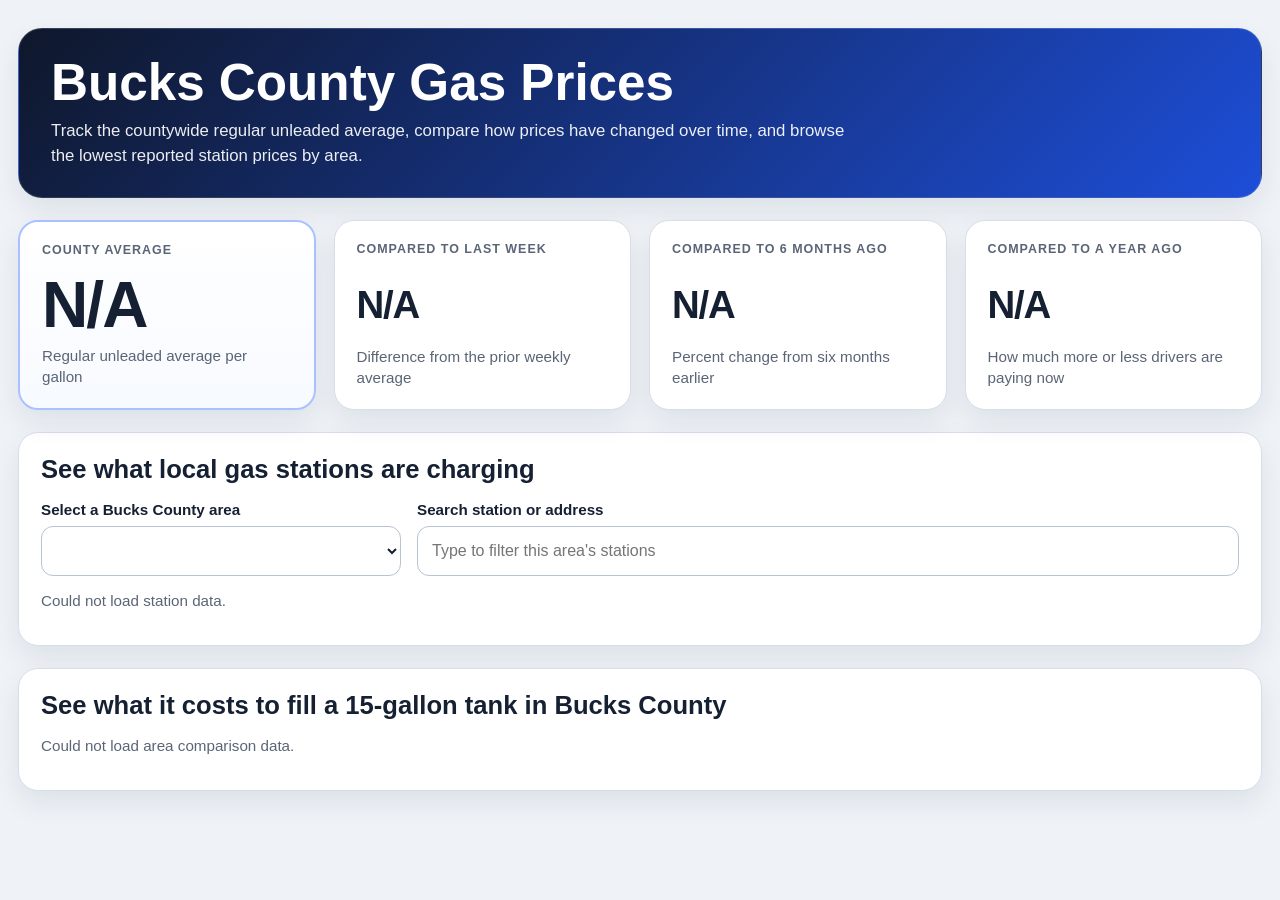
==== site/index.html @ 8a77ded8 "Add gas price dashboard site" ====
<!DOCTYPE html>
<html lang="en">
<head>
  <meta charset="UTF-8">
  <meta name="viewport" content="width=device-width, initial-scale=1.0">
  <title>Bucks County Gas Prices</title>
  <link rel="stylesheet" href="styles.css">
</head>
<body>
  <div class="page-shell">
    <div class="page">
      <header class="hero-banner">
        <div class="hero-copy">
          <h1>Bucks County Gas Prices</h1>
          <p class="subhead">Track the countywide regular unleaded average, compare how prices have changed over time, and browse the lowest reported station prices by area.</p>
        </div>
      </header>

      <section class="summary-grid" aria-label="Countywide summary cards">
        <article class="card summary-card summary-card-primary">
          <div class="summary-label">County average</div>
          <div id="countyAverageValue" class="summary-value summary-value-primary">Loading...</div>
          <p class="summary-note">Regular unleaded average per gallon</p>
        </article>

        <article class="card summary-card">
          <div class="summary-label">Compared to last week</div>
          <div id="weeklyChangeValue" class="summary-value">Loading...</div>
          <p class="summary-note">Difference from the prior weekly average</p>
        </article>

        <article class="card summary-card">
          <div class="summary-label">Compared to 6 months ago</div>
          <div id="sixMonthChangeValue" class="summary-value">Loading...</div>
          <p class="summary-note">Percent change from six months earlier</p>
        </article>

        <article class="card summary-card">
          <div class="summary-label">Compared to a year ago</div>
          <div id="yearlyChangeValue" class="summary-value">Loading...</div>
          <p class="summary-note">How much more or less drivers are paying now</p>
        </article>
      </section>

      <section class="card dashboard-section">
        <div class="section-header">
          <div>
            <h2>See what local gas stations are charging</h2>
          </div>
        </div>

        <div class="controls-row">
          <div class="control-group">
            <label for="placeSelect">Select a Bucks County area</label>
            <select id="placeSelect"></select>
          </div>

          <div class="control-group">
            <label for="searchInput">Search station or address</label>
            <input id="searchInput" type="text" placeholder="Type to filter this area's stations">
          </div>
        </div>

        <div id="tableStatus" class="status">Loading station data...</div>
        <div id="tableContainer"></div>
        <div id="pagination" class="pagination"></div>
      </section>

      <section class="card dashboard-section">
        <div class="section-header">
          <div>
            <h2>See what it costs to fill a 15-gallon tank in Bucks County</h2>
          </div>
        </div>

        <div id="areaTableStatus" class="status">Loading area comparison data...</div>
        <div id="areaTableContainer"></div>
        <div id="areaTablePagination" class="pagination"></div>
      </section>
    </div>
  </div>

  <script src="app.js"></script>
</body>
</html>
---- site/styles.css ----
:root {
  --page-bg: #eff3f8;
  --card-bg: #ffffff;
  --hero-bg: linear-gradient(135deg, #0f172a 0%, #1d4ed8 100%);
  --hero-text: #ffffff;
  --text: #162033;
  --muted: #5b6577;
  --border: #d7deea;
  --border-strong: #b8c3d6;
  --shadow: 0 12px 28px rgba(15, 23, 42, 0.08);
  --radius: 20px;
  --radius-sm: 12px;
  --danger: #b42318;
  --success: #067647;
  --highlight: #fff7d6;
}

* {
  box-sizing: border-box;
}

body {
  margin: 0;
  font-family: "Futura Today", Futura, Arial, sans-serif;
  background: var(--page-bg);
  color: var(--text);
}

.page-shell {
  min-height: 100vh;
  padding: 28px 18px 40px;
}

.page {
  max-width: 1320px;
  margin: 0 auto;
}

.hero-banner {
  background: var(--hero-bg);
  color: var(--hero-text);
  border: 1px solid rgba(255, 255, 255, 0.14);
  border-radius: 24px;
  padding: 28px 32px;
  box-shadow: var(--shadow);
  margin-bottom: 22px;
}

.hero-banner h1 {
  margin: 0 0 10px;
  font-size: clamp(2.2rem, 4vw, 3.4rem);
  line-height: 1;
}

.subhead {
  max-width: 820px;
  margin: 0;
  font-size: 1.05rem;
  line-height: 1.5;
  color: rgba(255, 255, 255, 0.92);
}

.summary-grid {
  display: grid;
  grid-template-columns: repeat(4, minmax(0, 1fr));
  gap: 18px;
  margin-bottom: 22px;
  align-items: stretch;
}

.card {
  background: var(--card-bg);
  border: 1px solid var(--border);
  border-radius: var(--radius);
  box-shadow: var(--shadow);
}

.summary-card {
  padding: 20px 22px;
  min-height: 190px;
  display: flex;
  flex-direction: column;
  justify-content: space-between;
}

.summary-card-primary {
  border-width: 2px;
  border-color: #a9c2ff;
  background: linear-gradient(180deg, #ffffff 0%, #f7faff 100%);
}

.summary-label {
  font-size: 0.78rem;
  color: var(--muted);
  font-weight: 700;
  text-transform: uppercase;
  letter-spacing: 0.08em;
  line-height: 1.35;
}

.summary-value {
  margin: 12px 0 6px;
  font-size: clamp(2.1rem, 3vw, 3.1rem);
  font-weight: 700;
  line-height: 1;
  letter-spacing: -0.03em;
}

.summary-value-primary {
  font-size: clamp(3rem, 5vw, 4.8rem);
}

.summary-note {
  margin: 0;
  font-size: 0.95rem;
  color: var(--muted);
  line-height: 1.4;
}

.positive {
  color: var(--danger);
}

.negative {
  color: var(--success);
}

.neutral {
  color: var(--text);
}

.dashboard-section {
  padding: 22px;
  margin-bottom: 22px;
}

.section-header {
  display: flex;
  align-items: flex-start;
  justify-content: space-between;
  gap: 16px;
  margin-bottom: 18px;
}

.section-header h2 {
  margin: 0;
  font-size: clamp(1.55rem, 2vw, 2rem);
  line-height: 1.1;
}

.controls-row {
  display: grid;
  grid-template-columns: minmax(280px, 360px) minmax(0, 1fr);
  gap: 16px;
  margin-bottom: 16px;
}

.control-group label {
  display: block;
  margin-bottom: 8px;
  font-size: 0.95rem;
  font-weight: 700;
}

#placeSelect,
#searchInput {
  width: 100%;
  min-height: 50px;
  padding: 12px 14px;
  border: 1px solid var(--border-strong);
  border-radius: var(--radius-sm);
  background: #fff;
  font-family: "Futura Today", Futura, Arial, sans-serif;
  font-size: 1rem;
  color: var(--text);
}

#placeSelect:focus,
#searchInput:focus {
  outline: 3px solid rgba(29, 78, 216, 0.14);
  border-color: #1d4ed8;
}

.status {
  margin-bottom: 12px;
  color: var(--muted);
  font-size: 0.95rem;
}

.table-title {
  margin: 0 0 14px;
  font-size: 1.2rem;
  line-height: 1.2;
}

.table-wrap {
  overflow-x: auto;
  border: 1px solid var(--border);
  border-radius: 16px;
  background: #fff;
}

.table-wrap table {
  width: 100%;
  border-collapse: collapse;
  background: #fff;
}

th {
  background: #f5f8fc;
  color: var(--muted);
  text-align: left;
  font-size: 0.84rem;
  text-transform: uppercase;
  letter-spacing: 0.06em;
  padding: 14px;
  border-bottom: 1px solid var(--border);
  white-space: nowrap;
}

td {
  padding: 14px;
  border-bottom: 1px solid #e7edf5;
  vertical-align: top;
  font-size: 0.97rem;
}

tr:last-child td {
  border-bottom: none;
}

.cheapest-row {
  background: var(--highlight);
}

.price-cell {
  font-weight: 700;
  font-size: 1.05rem;
}

.numeric-cell {
  text-align: right;
  white-space: nowrap;
}

.area-name-cell {
  font-weight: 700;
  white-space: nowrap;
}

.pagination {
  margin-top: 14px;
  display: flex;
  align-items: center;
  gap: 10px;
  flex-wrap: wrap;
}

.pagination button {
  min-height: 40px;
  padding: 0 14px;
  border: 1px solid var(--border-strong);
  border-radius: 999px;
  background: #fff;
  font-family: "Futura Today", Futura, Arial, sans-serif;
  font-size: 0.95rem;
  cursor: pointer;
}

.pagination button:hover:not(:disabled) {
  border-color: #1d4ed8;
}

.pagination button:disabled {
  cursor: not-allowed;
  opacity: 0.55;
}

.pagination span {
  color: var(--muted);
  font-size: 0.95rem;
}

@media (max-width: 1100px) {
  .summary-grid {
    grid-template-columns: repeat(2, minmax(0, 1fr));
  }
}

@media (max-width: 760px) {
  .page-shell {
    padding: 16px 12px 28px;
  }

  .hero-banner,
  .dashboard-section {
    padding: 18px;
  }

  .controls-row,
  .summary-grid {
    grid-template-columns: 1fr;
  }

  .summary-card {
    min-height: 150px;
  }

  th,
  td {
    padding: 12px;
  }
}
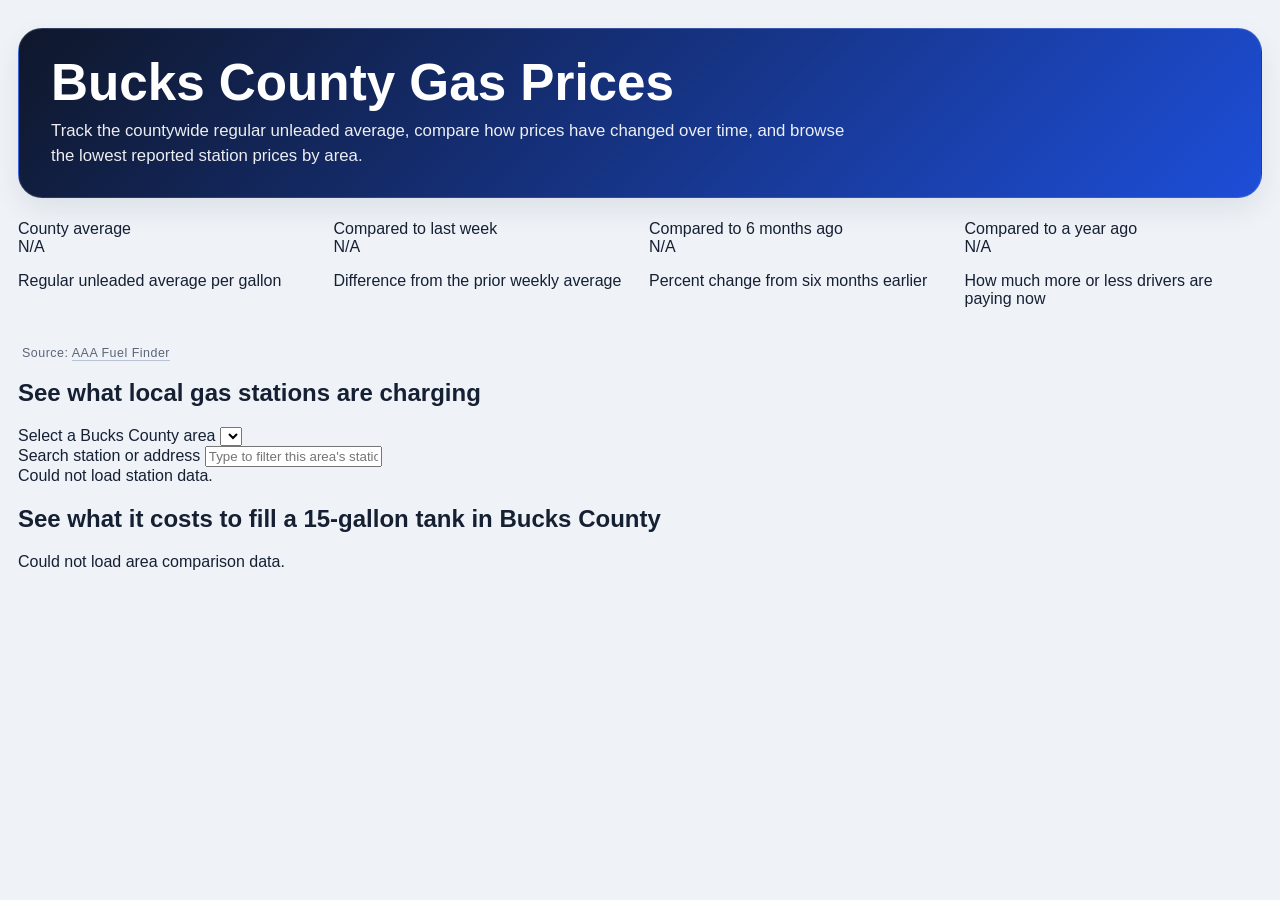
==== commit 0abc0764: "Added Source line for attribution" ====
--- a/site/index.html
+++ b/site/index.html
@@ -42,6 +42,13 @@
         </article>
       </section>
 
+      <div class="source-line">
+        Source:
+        <a href="https://www.aaa.com/fuelfinder" target="_blank" rel="noopener noreferrer">
+          AAA Fuel Finder
+        </a>
+      </div>
+
       <section class="card dashboard-section">
         <div class="section-header">
           <div>
--- a/site/styles.css
+++ b/site/styles.css
@@ -68,6 +68,26 @@
   align-items: stretch;
 }
 
+/* Source attribution line */
+.source-line {
+  font-family: "Futura Today", Futura, Arial, sans-serif;
+  font-size: 0.78rem;
+  color: var(--muted);
+  margin: 4px 4px 18px;
+  letter-spacing: 0.04em;
+}
+
+.source-line a {
+  color: var(--muted);
+  text-decoration: none;
+  border-bottom: 1px solid var(--border-strong);
+  transition: all 0.15s ease;
+}
+
+.source-line a:hover {
+  color: var(--text);
+  border-bottom: 1px solid var(--text);
+
 .card {
   background: var(--card-bg);
   border: 1px solid var(--border);
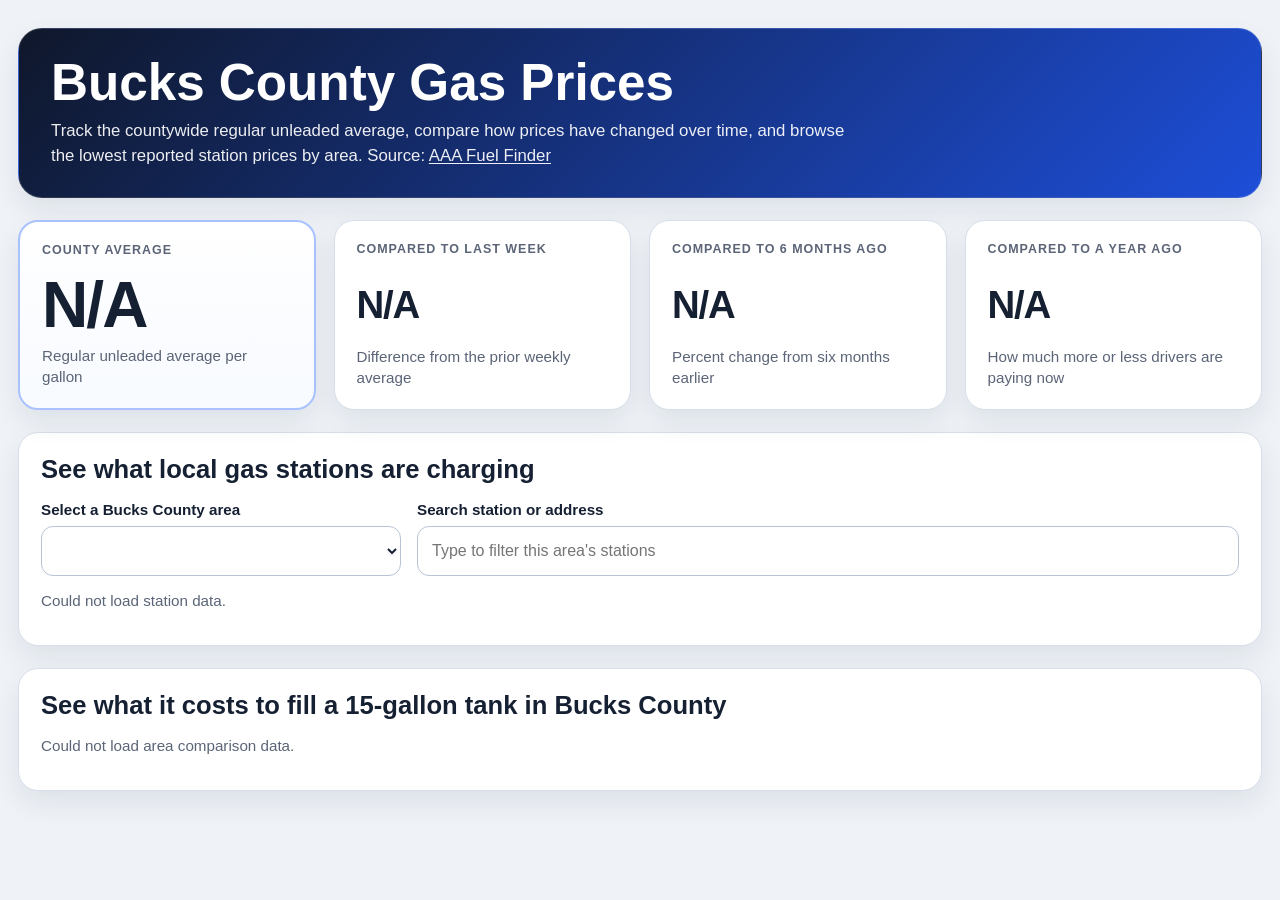
==== commit 58b350a4: "Updated structure of source line" ====
--- a/site/index.html
+++ b/site/index.html
@@ -12,7 +12,12 @@
       <header class="hero-banner">
         <div class="hero-copy">
           <h1>Bucks County Gas Prices</h1>
-          <p class="subhead">Track the countywide regular unleaded average, compare how prices have changed over time, and browse the lowest reported station prices by area.</p>
+          <p class="subhead">
+            Track the countywide regular unleaded average, compare how prices have changed over time, and browse the lowest reported station prices by area.
+              <span class="source-inline">
+                  Source: <a href="https://www.aaa.com/fuelfinder" target="_blank" rel="noopener noreferrer">AAA Fuel Finder</a>
+              </span>
+          </p>
         </div>
       </header>
 
@@ -42,12 +47,6 @@
         </article>
       </section>
 
-      <div class="source-line">
-        Source:
-        <a href="https://www.aaa.com/fuelfinder" target="_blank" rel="noopener noreferrer">
-          AAA Fuel Finder
-        </a>
-      </div>
 
       <section class="card dashboard-section">
         <div class="section-header">
--- a/site/styles.css
+++ b/site/styles.css
@@ -59,7 +59,15 @@
   line-height: 1.5;
   color: rgba(255, 255, 255, 0.92);
 }
-
+.subhead a {
+  color: rgba(255, 255, 255, 0.92);
+  text-decoration: underline;
+  text-underline-offset: 2px;
+}
+
+.subhead a:hover {
+  color: #ffffff;
+}
 .summary-grid {
   display: grid;
   grid-template-columns: repeat(4, minmax(0, 1fr));
@@ -68,25 +76,6 @@
   align-items: stretch;
 }
 
-/* Source attribution line */
-.source-line {
-  font-family: "Futura Today", Futura, Arial, sans-serif;
-  font-size: 0.78rem;
-  color: var(--muted);
-  margin: 4px 4px 18px;
-  letter-spacing: 0.04em;
-}
-
-.source-line a {
-  color: var(--muted);
-  text-decoration: none;
-  border-bottom: 1px solid var(--border-strong);
-  transition: all 0.15s ease;
-}
-
-.source-line a:hover {
-  color: var(--text);
-  border-bottom: 1px solid var(--text);
 
 .card {
   background: var(--card-bg);
